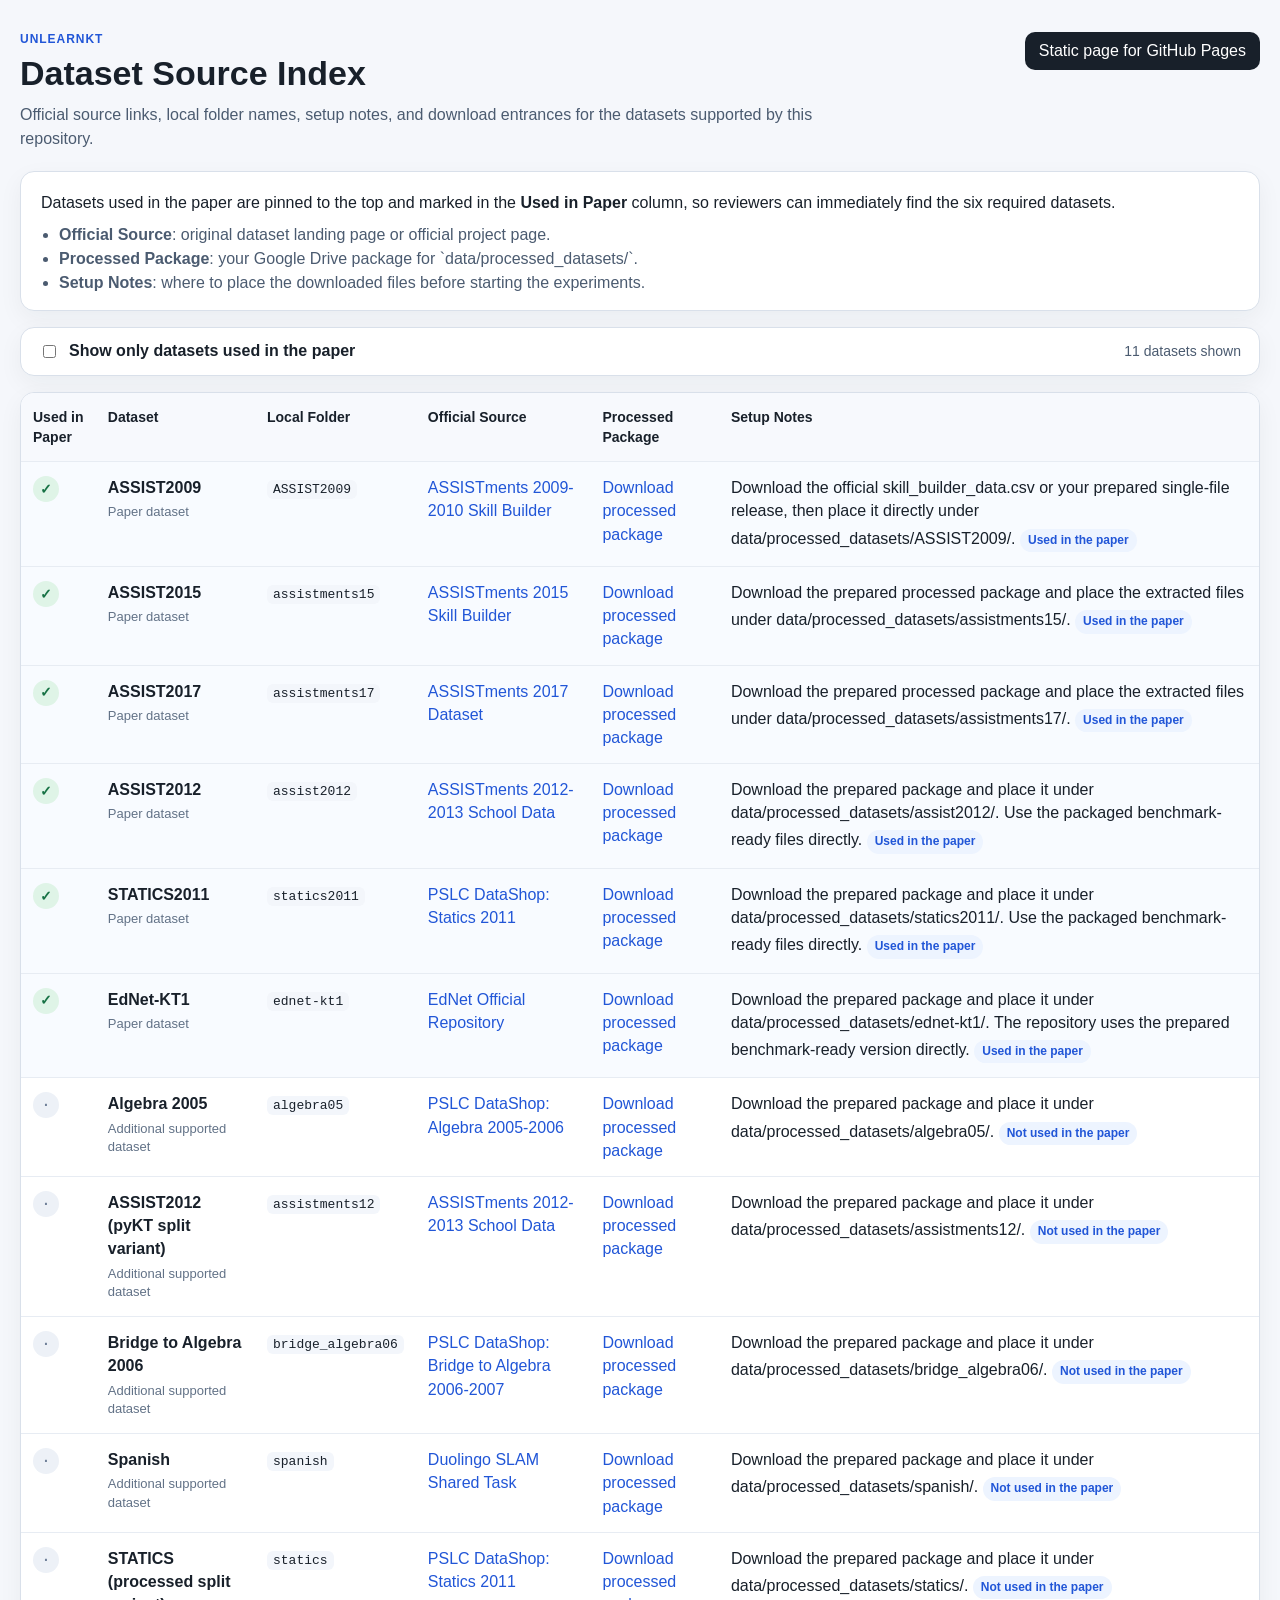
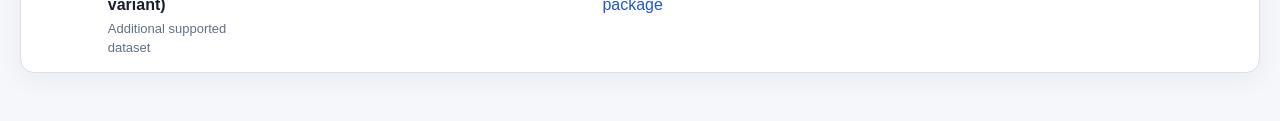
==== docs/dataset_source_index.html @ 6c494039 "Initial public release" ====
<!DOCTYPE html>
<html lang="en">
  <head>
    <meta charset="UTF-8" />
    <meta name="viewport" content="width=device-width, initial-scale=1.0" />
    <title>UnlearnKT Dataset Source Index</title>
    <link rel="stylesheet" href="dataset_source_index.css" />
  </head>
  <body>
    <main class="page">
      <header class="hero">
        <div>
          <p class="eyebrow">UnlearnKT</p>
          <h1>Dataset Source Index</h1>
          <p class="subtitle">
            Official source links, local folder names, setup notes, and
            download entrances for the datasets supported by this repository.
          </p>
        </div>
        <span class="repo-link">Static page for GitHub Pages</span>
      </header>

      <section class="notice">
        <p>
          Datasets used in the paper are pinned to the top and marked in the
          <strong>Used in Paper</strong> column, so reviewers can immediately
          find the six required datasets.
        </p>
        <ul>
          <li>
            <strong>Official Source</strong>: original dataset landing page or
            official project page.
          </li>
          <li>
            <strong>Processed Package</strong>: your Google Drive package for
            `data/processed_datasets/`.
          </li>
          <li>
            <strong>Setup Notes</strong>: where to place the downloaded files
            before starting the experiments.
          </li>
        </ul>
      </section>

      <section class="toolbar">
        <label class="toggle">
          <input id="paper-only-toggle" type="checkbox" />
          <span>Show only datasets used in the paper</span>
        </label>
        <span id="dataset-count" class="count"></span>
      </section>

      <section class="table-card">
        <table>
          <thead>
            <tr>
              <th>Used in Paper</th>
              <th>Dataset</th>
              <th>Local Folder</th>
              <th>Official Source</th>
              <th>Processed Package</th>
              <th>Setup Notes</th>
            </tr>
          </thead>
          <tbody id="dataset-table-body"></tbody>
        </table>
      </section>
    </main>

    <script src="dataset_source_index.js"></script>
  </body>
</html>
---- docs/dataset_source_index.css ----
* {
  box-sizing: border-box;
}

body {
  margin: 0;
  font-family: Arial, sans-serif;
  background: #f5f7fb;
  color: #18202a;
}

a {
  color: #2156d7;
  text-decoration: none;
}

a:hover {
  text-decoration: underline;
}

.page {
  max-width: 1400px;
  margin: 0 auto;
  padding: 32px 20px 48px;
}

.hero {
  display: flex;
  justify-content: space-between;
  gap: 24px;
  align-items: flex-start;
  margin-bottom: 20px;
}

.eyebrow {
  margin: 0 0 8px;
  font-size: 12px;
  font-weight: 700;
  letter-spacing: 0.08em;
  text-transform: uppercase;
  color: #2156d7;
}

.hero h1 {
  margin: 0 0 10px;
  font-size: 34px;
}

.subtitle {
  margin: 0;
  max-width: 860px;
  color: #4b5b70;
  line-height: 1.5;
}

.repo-link {
  display: inline-block;
  white-space: nowrap;
  background: #18202a;
  color: #fff;
  padding: 10px 14px;
  border-radius: 10px;
}

.notice,
.table-card,
.toolbar {
  background: #fff;
  border: 1px solid #d9e0ea;
  border-radius: 14px;
  box-shadow: 0 8px 24px rgba(24, 32, 42, 0.05);
}

.notice {
  padding: 18px 20px;
  margin-bottom: 16px;
}

.notice p {
  margin: 0 0 10px;
  line-height: 1.6;
}

.notice ul {
  margin: 0;
  padding-left: 18px;
  color: #4b5b70;
}

.notice li + li {
  margin-top: 6px;
}

.toolbar {
  display: flex;
  justify-content: space-between;
  align-items: center;
  gap: 16px;
  padding: 14px 18px;
  margin-bottom: 16px;
}

.toggle {
  display: flex;
  align-items: center;
  gap: 10px;
  font-weight: 600;
}

.count {
  color: #4b5b70;
  font-size: 14px;
}

.table-card {
  overflow: hidden;
}

table {
  width: 100%;
  border-collapse: collapse;
}

th,
td {
  padding: 14px 12px;
  border-bottom: 1px solid #e7ecf3;
  text-align: left;
  vertical-align: top;
  line-height: 1.45;
}

th {
  background: #f7f9fd;
  font-size: 14px;
}

tbody tr.paper-used {
  background: #f8fbff;
}

tbody tr:last-child td {
  border-bottom: 0;
}

.check {
  display: inline-flex;
  align-items: center;
  justify-content: center;
  width: 26px;
  height: 26px;
  border-radius: 999px;
  font-weight: 700;
  font-size: 14px;
}

.check.yes {
  background: #dff4e7;
  color: #177245;
}

.check.no {
  background: #edf1f7;
  color: #708099;
}

.dataset-name {
  font-weight: 700;
}

.dataset-meta {
  display: block;
  margin-top: 4px;
  font-size: 13px;
  color: #627287;
}

.folder {
  font-family: Consolas, "Courier New", monospace;
  font-size: 13px;
  background: #f3f6fb;
  padding: 2px 6px;
  border-radius: 6px;
}

.muted {
  color: #708099;
  font-size: 13px;
}

.pill {
  display: inline-block;
  padding: 3px 8px;
  border-radius: 999px;
  font-size: 12px;
  font-weight: 700;
  background: #edf4ff;
  color: #2156d7;
  margin-top: 6px;
}

@media (max-width: 960px) {
  .hero,
  .toolbar {
    flex-direction: column;
    align-items: flex-start;
  }

  .table-card {
    overflow-x: auto;
  }

  table {
    min-width: 980px;
  }
}
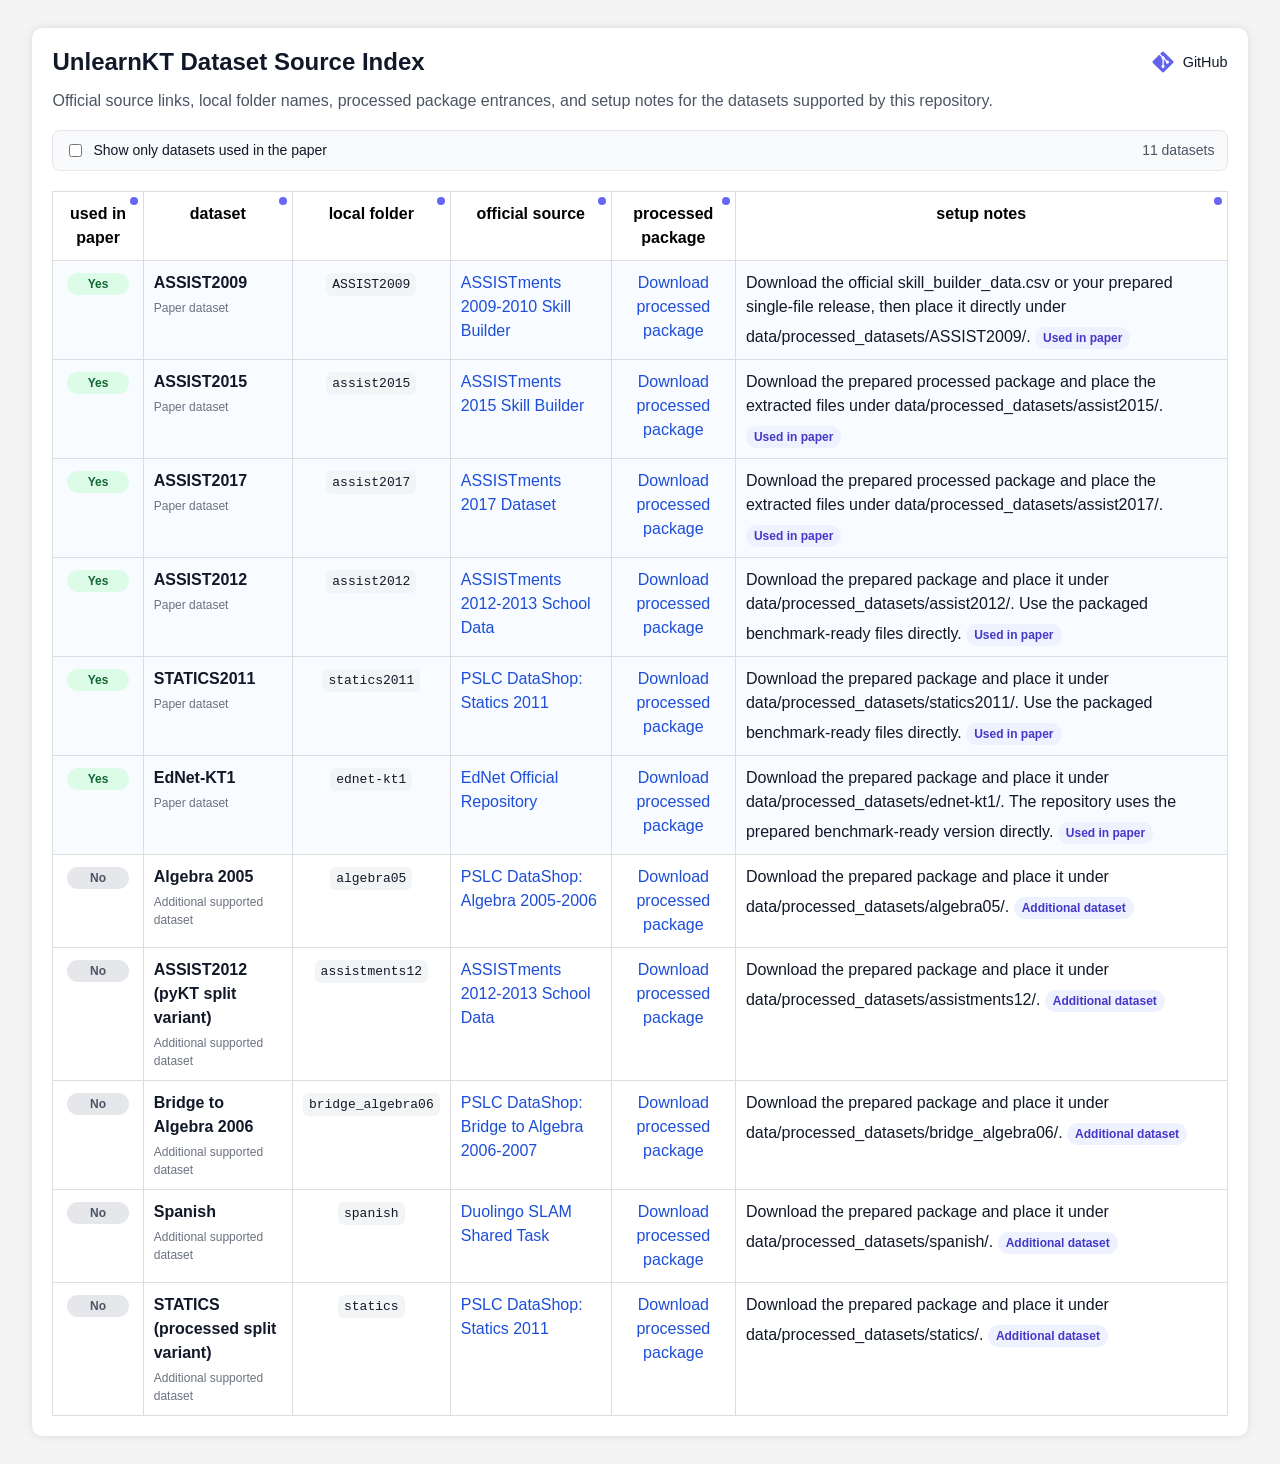
==== commit 480e8dbb: "secondchange" ====
--- a/docs/dataset_source_index.html
+++ b/docs/dataset_source_index.html
@@ -7,66 +7,57 @@
     <link rel="stylesheet" href="dataset_source_index.css" />
   </head>
   <body>
-    <main class="page">
-      <header class="hero">
-        <div>
-          <p class="eyebrow">UnlearnKT</p>
-          <h1>Dataset Source Index</h1>
-          <p class="subtitle">
-            Official source links, local folder names, setup notes, and
-            download entrances for the datasets supported by this repository.
-          </p>
+    <div class="container">
+      <div class="top">
+        <h1>UnlearnKT Dataset Source Index</h1>
+        <div class="md-header__source">
+          <a
+            href="https://github.com/uniquecatk/UnlearnKT-new"
+            title="Go to repository"
+            class="md-source"
+            target="_blank"
+            rel="noreferrer"
+          >
+            <div class="md-source__icon md-icon">
+              <svg xmlns="http://www.w3.org/2000/svg" viewBox="0 0 448 512">
+                <path
+                  d="M439.55 236.05 244 40.45a28.87 28.87 0 0 0-40.81 0l-40.66 40.63 51.52 51.52c27.06-9.14 52.68 16.77 43.39 43.68l49.66 49.66c34.23-11.8 61.18 31 35.47 56.69-26.49 26.49-70.21-2.87-56-37.34L240.22 199v121.85c25.3 12.54 22.26 41.85 9.08 55a34.34 34.34 0 0 1-48.55 0c-17.57-17.6-11.07-46.91 11.25-56v-123c-20.8-8.51-24.6-30.74-18.64-45L142.57 101 8.45 235.14a28.86 28.86 0 0 0 0 40.81l195.61 195.6a28.86 28.86 0 0 0 40.8 0l194.69-194.69a28.86 28.86 0 0 0 0-40.81"
+                />
+              </svg>
+            </div>
+            <div class="md-source__repository">GitHub</div>
+          </a>
         </div>
-        <span class="repo-link">Static page for GitHub Pages</span>
-      </header>
+      </div>
 
-      <section class="notice">
-        <p>
-          Datasets used in the paper are pinned to the top and marked in the
-          <strong>Used in Paper</strong> column, so reviewers can immediately
-          find the six required datasets.
-        </p>
-        <ul>
-          <li>
-            <strong>Official Source</strong>: original dataset landing page or
-            official project page.
-          </li>
-          <li>
-            <strong>Processed Package</strong>: your Google Drive package for
-            `data/processed_datasets/`.
-          </li>
-          <li>
-            <strong>Setup Notes</strong>: where to place the downloaded files
-            before starting the experiments.
-          </li>
-        </ul>
-      </section>
+      <p class="page-intro">
+        Official source links, local folder names, processed package entrances,
+        and setup notes for the datasets supported by this repository.
+      </p>
 
-      <section class="toolbar">
+      <div class="toolbar">
         <label class="toggle">
           <input id="paper-only-toggle" type="checkbox" />
           <span>Show only datasets used in the paper</span>
         </label>
-        <span id="dataset-count" class="count"></span>
-      </section>
+        <div id="dataset-count" class="dataset-count"></div>
+      </div>
 
-      <section class="table-card">
-        <table>
-          <thead>
-            <tr>
-              <th>Used in Paper</th>
-              <th>Dataset</th>
-              <th>Local Folder</th>
-              <th>Official Source</th>
-              <th>Processed Package</th>
-              <th>Setup Notes</th>
-            </tr>
-          </thead>
-          <tbody id="dataset-table-body"></tbody>
-        </table>
-      </section>
-    </main>
-
+      <table>
+        <thead>
+          <tr>
+            <th><span class="info-dot" data-field="used_in_paper"></span>used in paper</th>
+            <th><span class="info-dot" data-field="dataset"></span>dataset</th>
+            <th><span class="info-dot" data-field="local_folder"></span>local folder</th>
+            <th><span class="info-dot" data-field="official_source"></span>official source</th>
+            <th><span class="info-dot" data-field="processed_package"></span>processed package</th>
+            <th><span class="info-dot" data-field="setup_notes"></span>setup notes</th>
+          </tr>
+        </thead>
+        <tbody id="table-body"></tbody>
+      </table>
+    </div>
+    <div id="tooltip" class="tooltip"></div>
     <script src="dataset_source_index.js"></script>
   </body>
 </html>
--- a/docs/dataset_source_index.css
+++ b/docs/dataset_source_index.css
@@ -1,212 +1,222 @@
-* {
-  box-sizing: border-box;
-}
-
 body {
-  margin: 0;
   font-family: Arial, sans-serif;
-  background: #f5f7fb;
-  color: #18202a;
+  background-color: #f4f4f4;
+  text-align: center;
+  padding: 20px;
+  color: #111827;
 }
 
 a {
-  color: #2156d7;
   text-decoration: none;
+  color: #1d4ed8;
 }
 
 a:hover {
   text-decoration: underline;
 }
 
-.page {
-  max-width: 1400px;
-  margin: 0 auto;
-  padding: 32px 20px 48px;
-}
-
-.hero {
+.container {
+  background: white;
+  padding: 20px;
+  border-radius: 10px;
+  box-shadow: 0 0 10px rgba(0, 0, 0, 0.1);
+  max-width: 96%;
+  margin: auto;
+}
+
+.top {
   display: flex;
   justify-content: space-between;
-  gap: 24px;
-  align-items: flex-start;
-  margin-bottom: 20px;
-}
-
-.eyebrow {
-  margin: 0 0 8px;
-  font-size: 12px;
-  font-weight: 700;
-  letter-spacing: 0.08em;
-  text-transform: uppercase;
-  color: #2156d7;
-}
-
-.hero h1 {
-  margin: 0 0 10px;
-  font-size: 34px;
-}
-
-.subtitle {
+  align-items: center;
+  gap: 16px;
+  margin-bottom: 12px;
+}
+
+h1 {
   margin: 0;
-  max-width: 860px;
-  color: #4b5b70;
-  line-height: 1.5;
-}
-
-.repo-link {
-  display: inline-block;
-  white-space: nowrap;
-  background: #18202a;
-  color: #fff;
-  padding: 10px 14px;
-  border-radius: 10px;
-}
-
-.notice,
-.table-card,
+  padding: 0;
+  font-size: 1.5rem;
+  text-align: left;
+  flex-grow: 1;
+}
+
+.page-intro {
+  margin: 0 0 16px;
+  text-align: left;
+  line-height: 1.6;
+  color: #4b5563;
+}
+
 .toolbar {
-  background: #fff;
-  border: 1px solid #d9e0ea;
-  border-radius: 14px;
-  box-shadow: 0 8px 24px rgba(24, 32, 42, 0.05);
-}
-
-.notice {
-  padding: 18px 20px;
-  margin-bottom: 16px;
-}
-
-.notice p {
-  margin: 0 0 10px;
-  line-height: 1.6;
-}
-
-.notice ul {
-  margin: 0;
-  padding-left: 18px;
-  color: #4b5b70;
-}
-
-.notice li + li {
-  margin-top: 6px;
-}
-
-.toolbar {
   display: flex;
   justify-content: space-between;
   align-items: center;
-  gap: 16px;
-  padding: 14px 18px;
-  margin-bottom: 16px;
+  gap: 12px;
+  margin: 0 0 16px;
+  padding: 10px 12px;
+  background: #f8fafc;
+  border: 1px solid #e5e7eb;
+  border-radius: 8px;
 }
 
 .toggle {
   display: flex;
   align-items: center;
-  gap: 10px;
-  font-weight: 600;
-}
-
-.count {
-  color: #4b5b70;
+  gap: 8px;
   font-size: 14px;
 }
 
-.table-card {
-  overflow: hidden;
+.dataset-count {
+  font-size: 14px;
+  color: #4b5563;
 }
 
 table {
   width: 100%;
   border-collapse: collapse;
+  margin-top: 20px;
 }
 
 th,
 td {
-  padding: 14px 12px;
-  border-bottom: 1px solid #e7ecf3;
-  text-align: left;
+  padding: 10px;
+  border: 1px solid #ddd;
+  text-align: center;
+  position: relative;
   vertical-align: top;
-  line-height: 1.45;
+  line-height: 1.5;
 }
 
 th {
-  background: #f7f9fd;
+  background-color: white;
+  color: black;
+  position: relative;
+}
+
+td.left {
+  text-align: left;
+}
+
+tbody tr.paper-used {
+  background-color: #f8fbff;
+}
+
+.info-dot {
+  display: inline-block;
+  width: 8px;
+  height: 8px;
+  background-color: rgb(103, 103, 244);
+  border-radius: 50%;
+  position: absolute;
+  top: 5px;
+  right: 5px;
+  cursor: pointer;
+}
+
+.tooltip {
+  position: absolute;
+  background-color: rgba(0, 0, 0, 0.7);
+  color: white;
+  padding: 5px;
+  border-radius: 5px;
   font-size: 14px;
-}
-
-tbody tr.paper-used {
-  background: #f8fbff;
-}
-
-tbody tr:last-child td {
-  border-bottom: 0;
-}
-
-.check {
-  display: inline-flex;
-  align-items: center;
-  justify-content: center;
-  width: 26px;
-  height: 26px;
-  border-radius: 999px;
-  font-weight: 700;
-  font-size: 14px;
-}
-
-.check.yes {
-  background: #dff4e7;
-  color: #177245;
-}
-
-.check.no {
-  background: #edf1f7;
-  color: #708099;
-}
-
-.dataset-name {
-  font-weight: 700;
-}
-
-.dataset-meta {
-  display: block;
-  margin-top: 4px;
-  font-size: 13px;
-  color: #627287;
-}
-
-.folder {
-  font-family: Consolas, "Courier New", monospace;
-  font-size: 13px;
-  background: #f3f6fb;
-  padding: 2px 6px;
-  border-radius: 6px;
-}
-
-.muted {
-  color: #708099;
-  font-size: 13px;
-}
-
-.pill {
-  display: inline-block;
-  padding: 3px 8px;
+  display: none;
+  max-width: 240px;
+  text-align: left;
+  z-index: 1000;
+}
+
+.md-header__source {
+  margin-left: 20px;
+}
+
+.md-source {
+  display: flex;
+  align-items: center;
+  text-decoration: none;
+  color: inherit;
+}
+
+.md-source__icon {
+  width: 24px;
+  height: 24px;
+  margin-right: 8px;
+}
+
+.md-source__icon svg {
+  width: 100%;
+  height: 100%;
+  color: rgb(98, 98, 239);
+  fill: currentColor;
+}
+
+.md-source__repository {
+  font-size: 0.9rem;
+}
+
+.status-badge {
+  display: inline-block;
+  min-width: 42px;
+  padding: 2px 10px;
   border-radius: 999px;
   font-size: 12px;
   font-weight: 700;
-  background: #edf4ff;
-  color: #2156d7;
-  margin-top: 6px;
+}
+
+.status-badge.yes {
+  background: #dcfce7;
+  color: #166534;
+}
+
+.status-badge.no {
+  background: #e5e7eb;
+  color: #4b5563;
+}
+
+.dataset-title {
+  font-weight: 700;
+}
+
+.dataset-tag {
+  display: block;
+  margin-top: 4px;
+  font-size: 12px;
+  color: #6b7280;
+}
+
+.folder-code {
+  display: inline-block;
+  font-family: Consolas, "Courier New", monospace;
+  font-size: 13px;
+  background: #f3f4f6;
+  padding: 2px 6px;
+  border-radius: 6px;
+}
+
+.note-pill {
+  display: inline-block;
+  margin-top: 8px;
+  padding: 2px 8px;
+  border-radius: 999px;
+  font-size: 12px;
+  font-weight: 700;
+  background: #eef2ff;
+  color: #4338ca;
+}
+
+.muted {
+  color: #6b7280;
+  font-size: 13px;
 }
 
 @media (max-width: 960px) {
-  .hero,
+  .top,
   .toolbar {
     flex-direction: column;
     align-items: flex-start;
   }
 
-  .table-card {
+  .container {
     overflow-x: auto;
   }
 
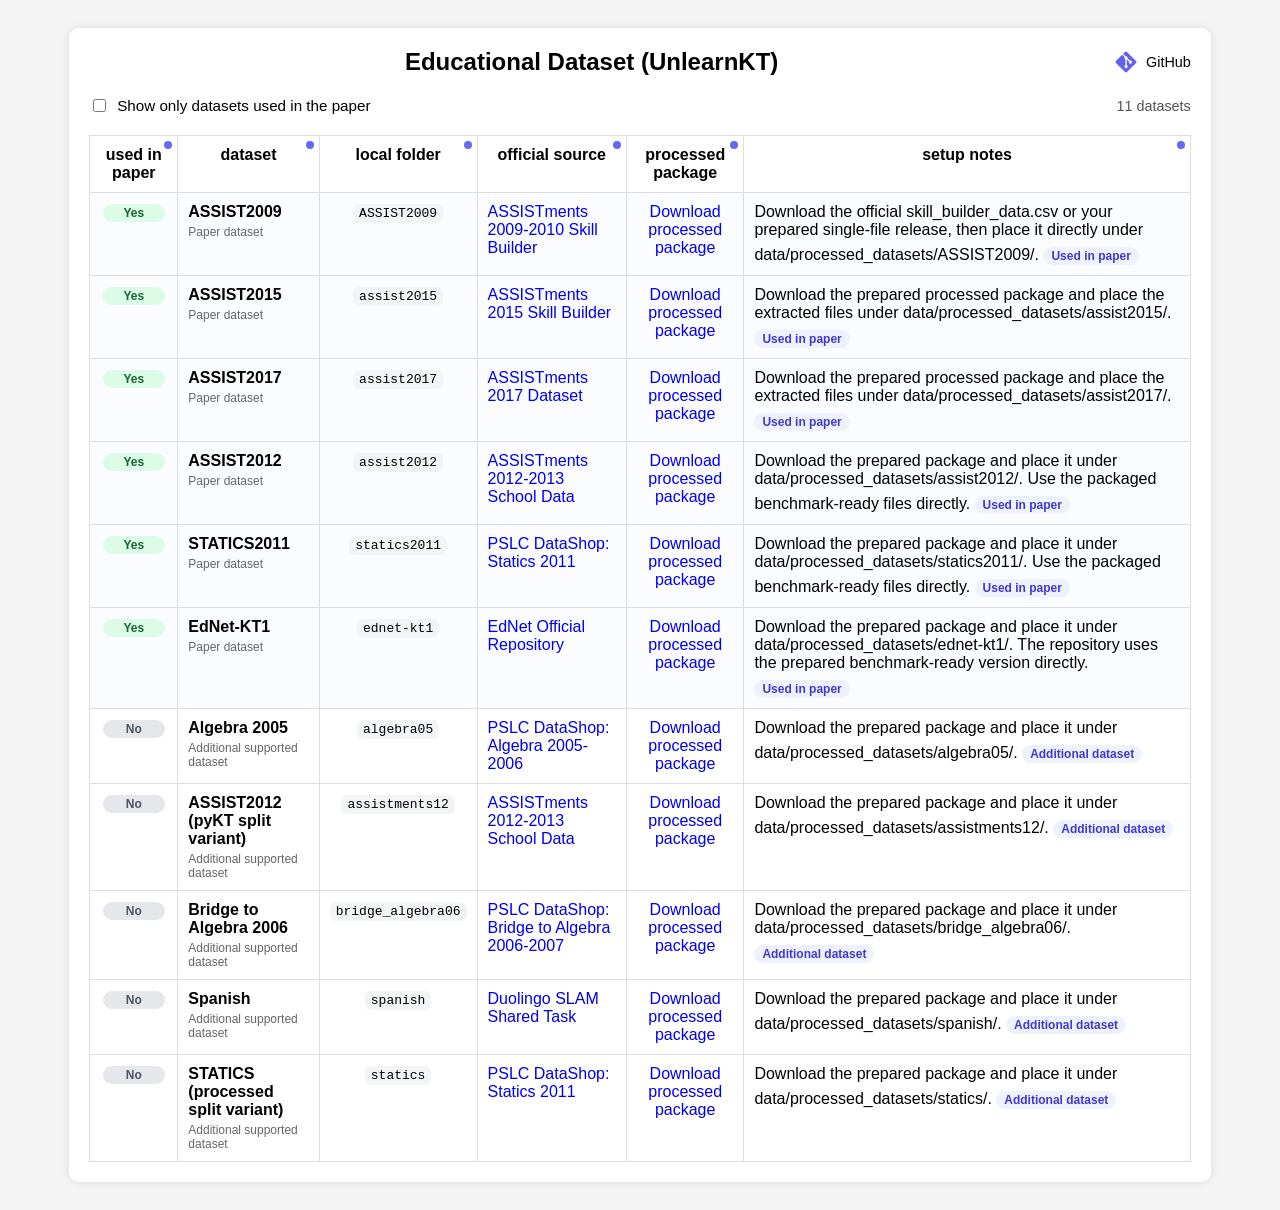
==== commit f3ecbb2e: "third" ====
--- a/docs/dataset_source_index.html
+++ b/docs/dataset_source_index.html
@@ -4,12 +4,12 @@
     <meta charset="UTF-8" />
     <meta name="viewport" content="width=device-width, initial-scale=1.0" />
     <title>UnlearnKT Dataset Source Index</title>
-    <link rel="stylesheet" href="dataset_source_index.css" />
+    <link rel="stylesheet" href="dataset_source_index.css?v=20260804b" />
   </head>
   <body>
     <div class="container">
       <div class="top">
-        <h1>UnlearnKT Dataset Source Index</h1>
+        <h1>Educational Dataset (UnlearnKT)</h1>
         <div class="md-header__source">
           <a
             href="https://github.com/uniquecatk/UnlearnKT-new"
@@ -29,11 +29,6 @@
           </a>
         </div>
       </div>
-
-      <p class="page-intro">
-        Official source links, local folder names, processed package entrances,
-        and setup notes for the datasets supported by this repository.
-      </p>
 
       <div class="toolbar">
         <label class="toggle">
@@ -58,6 +53,6 @@
       </table>
     </div>
     <div id="tooltip" class="tooltip"></div>
-    <script src="dataset_source_index.js"></script>
+    <script src="dataset_source_index.js?v=20260804b"></script>
   </body>
 </html>
--- a/docs/dataset_source_index.css
+++ b/docs/dataset_source_index.css
@@ -3,16 +3,10 @@
   background-color: #f4f4f4;
   text-align: center;
   padding: 20px;
-  color: #111827;
 }
 
 a {
   text-decoration: none;
-  color: #1d4ed8;
-}
-
-a:hover {
-  text-decoration: underline;
 }
 
 .container {
@@ -20,7 +14,7 @@
   padding: 20px;
   border-radius: 10px;
   box-shadow: 0 0 10px rgba(0, 0, 0, 0.1);
-  max-width: 96%;
+  max-width: 90%;
   margin: auto;
 }
 
@@ -28,47 +22,34 @@
   display: flex;
   justify-content: space-between;
   align-items: center;
-  gap: 16px;
-  margin-bottom: 12px;
+  margin-bottom: 20px;
 }
 
 h1 {
+  font-size: 1.5rem;
   margin: 0;
   padding: 0;
-  font-size: 1.5rem;
-  text-align: left;
   flex-grow: 1;
 }
 
-.page-intro {
-  margin: 0 0 16px;
-  text-align: left;
-  line-height: 1.6;
-  color: #4b5563;
-}
-
 .toolbar {
   display: flex;
   justify-content: space-between;
   align-items: center;
   gap: 12px;
-  margin: 0 0 16px;
-  padding: 10px 12px;
-  background: #f8fafc;
-  border: 1px solid #e5e7eb;
-  border-radius: 8px;
+  margin-bottom: 16px;
 }
 
 .toggle {
   display: flex;
   align-items: center;
   gap: 8px;
-  font-size: 14px;
+  font-size: 0.95rem;
 }
 
 .dataset-count {
-  font-size: 14px;
-  color: #4b5563;
+  font-size: 0.9rem;
+  color: #555;
 }
 
 table {
@@ -84,7 +65,6 @@
   text-align: center;
   position: relative;
   vertical-align: top;
-  line-height: 1.5;
 }
 
 th {
@@ -98,7 +78,7 @@
 }
 
 tbody tr.paper-used {
-  background-color: #f8fbff;
+  background-color: #fafcff;
 }
 
 .info-dot {
@@ -119,11 +99,10 @@
   color: white;
   padding: 5px;
   border-radius: 5px;
-  font-size: 14px;
+  font-size: 16px;
   display: none;
-  max-width: 240px;
+  max-width: 200px;
   text-align: left;
-  z-index: 1000;
 }
 
 .md-header__source {
@@ -181,7 +160,7 @@
   display: block;
   margin-top: 4px;
   font-size: 12px;
-  color: #6b7280;
+  color: #666;
 }
 
 .folder-code {
@@ -205,7 +184,7 @@
 }
 
 .muted {
-  color: #6b7280;
+  color: #666;
   font-size: 13px;
 }
 
@@ -216,10 +195,6 @@
     align-items: flex-start;
   }
 
-  .container {
-    overflow-x: auto;
-  }
-
   table {
     min-width: 980px;
   }
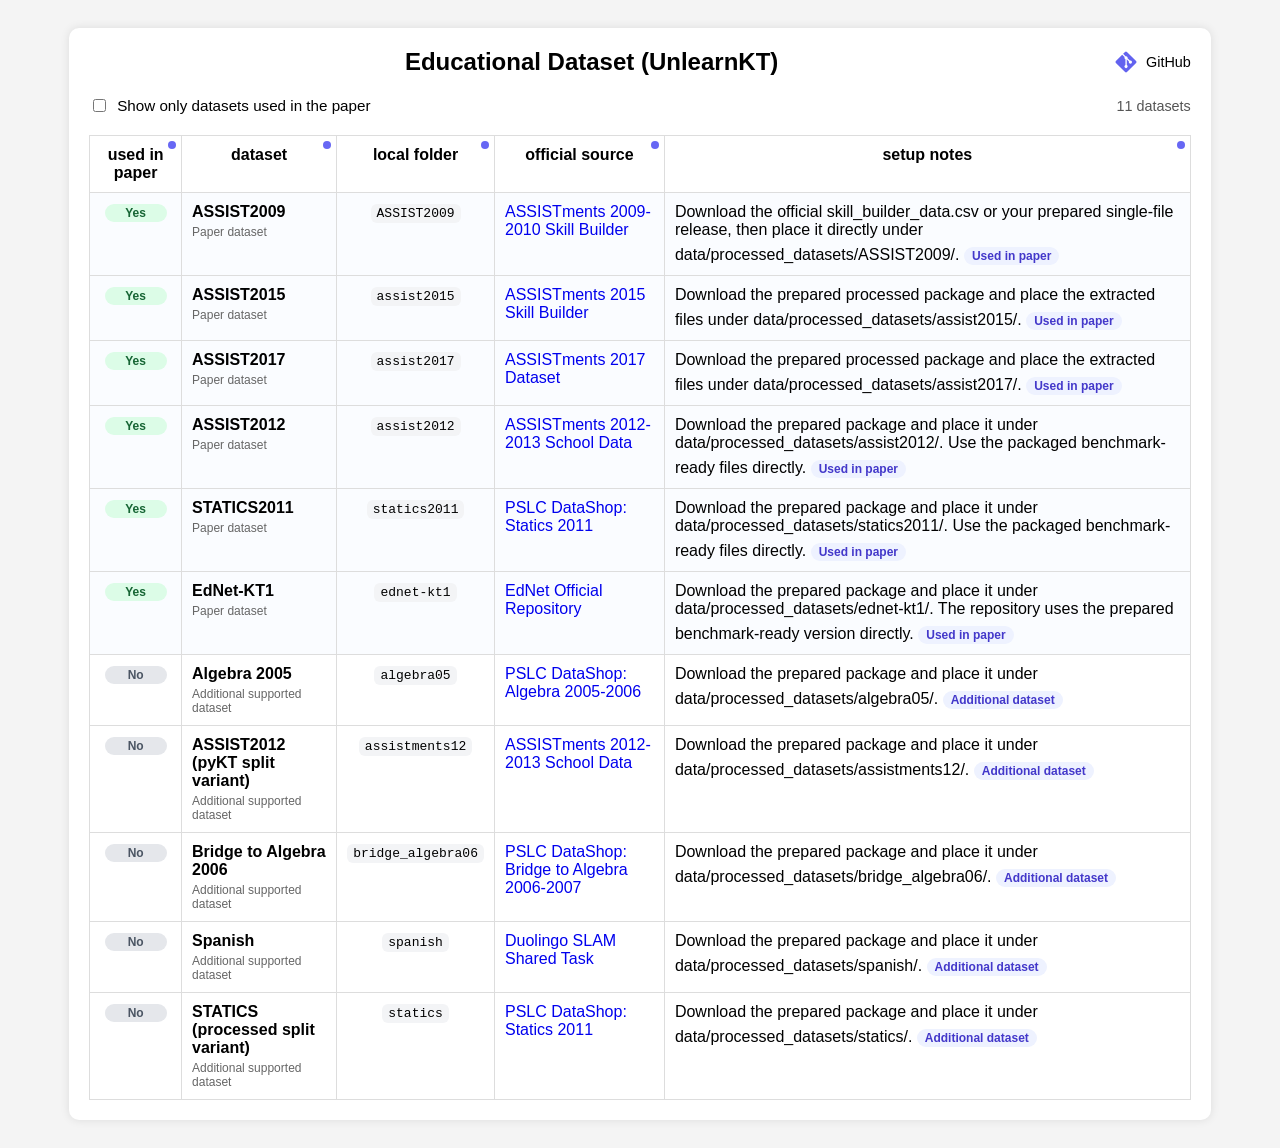
==== commit f46616b8: "5" ====
--- a/docs/dataset_source_index.html
+++ b/docs/dataset_source_index.html
@@ -45,7 +45,6 @@
             <th><span class="info-dot" data-field="dataset"></span>dataset</th>
             <th><span class="info-dot" data-field="local_folder"></span>local folder</th>
             <th><span class="info-dot" data-field="official_source"></span>official source</th>
-            <th><span class="info-dot" data-field="processed_package"></span>processed package</th>
             <th><span class="info-dot" data-field="setup_notes"></span>setup notes</th>
           </tr>
         </thead>
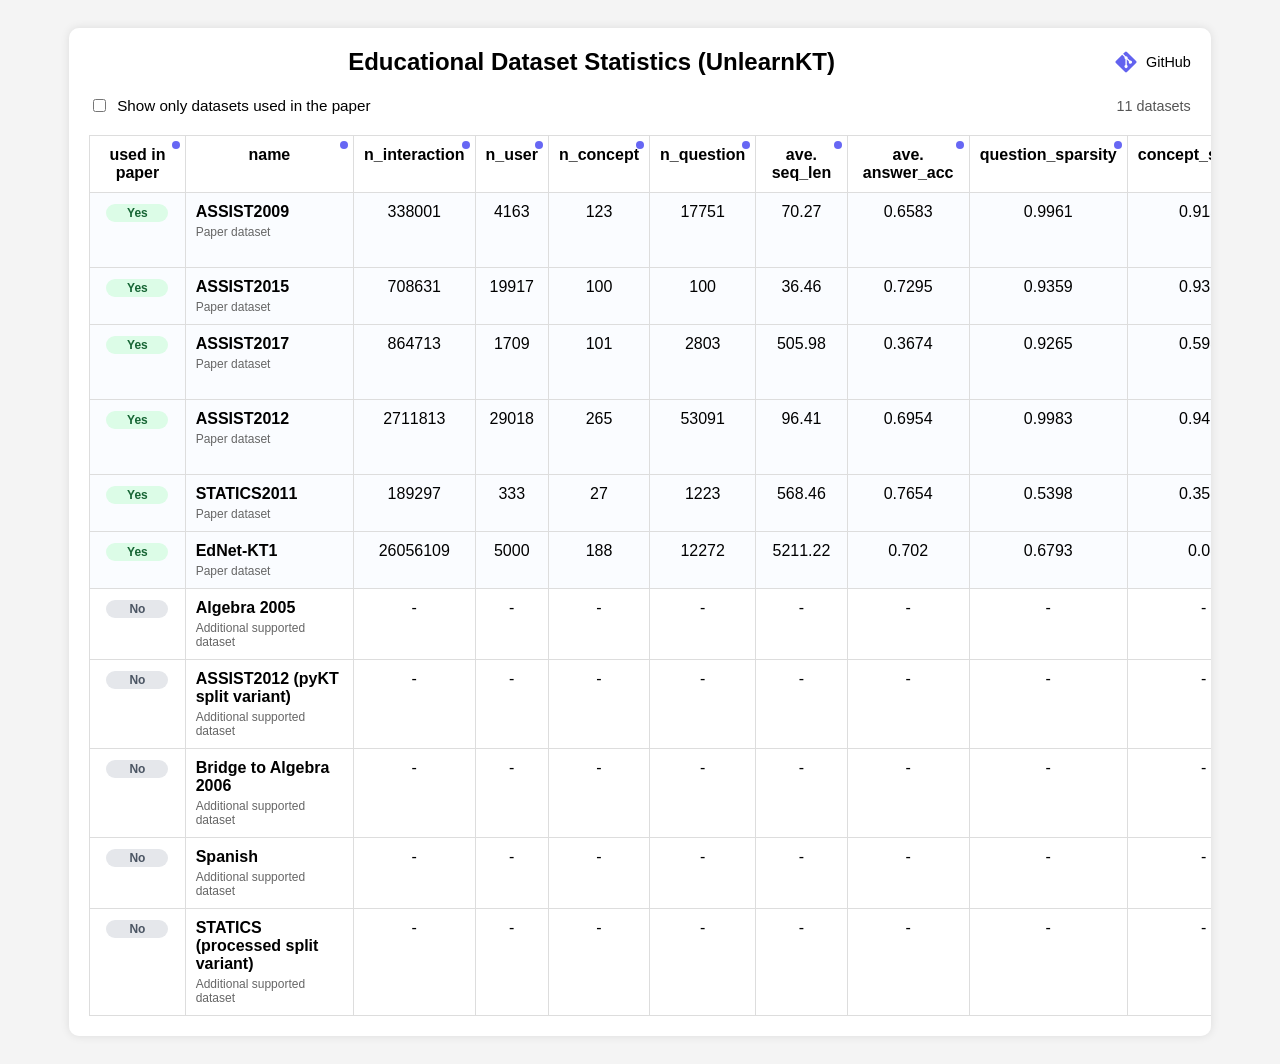
==== commit 43ee79ee: "replace setup-notes dataset page with dataset statistics table" ====
--- a/docs/dataset_source_index.html
+++ b/docs/dataset_source_index.html
@@ -3,13 +3,13 @@
   <head>
     <meta charset="UTF-8" />
     <meta name="viewport" content="width=device-width, initial-scale=1.0" />
-    <title>UnlearnKT Dataset Source Index</title>
+    <title>UnlearnKT Dataset Statistics</title>
     <link rel="stylesheet" href="dataset_source_index.css?v=20260804b" />
   </head>
   <body>
     <div class="container">
       <div class="top">
-        <h1>Educational Dataset (UnlearnKT)</h1>
+        <h1>Educational Dataset Statistics (UnlearnKT)</h1>
         <div class="md-header__source">
           <a
             href="https://github.com/uniquecatk/UnlearnKT-new"
@@ -42,10 +42,17 @@
         <thead>
           <tr>
             <th><span class="info-dot" data-field="used_in_paper"></span>used in paper</th>
-            <th><span class="info-dot" data-field="dataset"></span>dataset</th>
-            <th><span class="info-dot" data-field="local_folder"></span>local folder</th>
-            <th><span class="info-dot" data-field="official_source"></span>official source</th>
-            <th><span class="info-dot" data-field="setup_notes"></span>setup notes</th>
+            <th><span class="info-dot" data-field="name"></span>name</th>
+            <th><span class="info-dot" data-field="n_interaction"></span>n_interaction</th>
+            <th><span class="info-dot" data-field="n_user"></span>n_user</th>
+            <th><span class="info-dot" data-field="n_concept"></span>n_concept</th>
+            <th><span class="info-dot" data-field="n_question"></span>n_question</th>
+            <th><span class="info-dot" data-field="avg_seq_len"></span>ave. seq_len</th>
+            <th><span class="info-dot" data-field="avg_answer_acc"></span>ave. answer_acc</th>
+            <th><span class="info-dot" data-field="question_sparsity"></span>question_sparsity</th>
+            <th><span class="info-dot" data-field="concept_sparsity"></span>concept_sparsity</th>
+            <th><span class="info-dot" data-field="side_info"></span>side_info</th>
+            <th><span class="info-dot" data-field="link"></span>link</th>
           </tr>
         </thead>
         <tbody id="table-body"></tbody>
--- a/docs/dataset_source_index.css
+++ b/docs/dataset_source_index.css
@@ -16,6 +16,7 @@
   box-shadow: 0 0 10px rgba(0, 0, 0, 0.1);
   max-width: 90%;
   margin: auto;
+  overflow-x: auto;
 }
 
 .top {
@@ -56,6 +57,7 @@
   width: 100%;
   border-collapse: collapse;
   margin-top: 20px;
+  min-width: 1500px;
 }
 
 th,
@@ -163,26 +165,6 @@
   color: #666;
 }
 
-.folder-code {
-  display: inline-block;
-  font-family: Consolas, "Courier New", monospace;
-  font-size: 13px;
-  background: #f3f4f6;
-  padding: 2px 6px;
-  border-radius: 6px;
-}
-
-.note-pill {
-  display: inline-block;
-  margin-top: 8px;
-  padding: 2px 8px;
-  border-radius: 999px;
-  font-size: 12px;
-  font-weight: 700;
-  background: #eef2ff;
-  color: #4338ca;
-}
-
 .muted {
   color: #666;
   font-size: 13px;
@@ -196,6 +178,6 @@
   }
 
   table {
-    min-width: 980px;
+    min-width: 1500px;
   }
 }
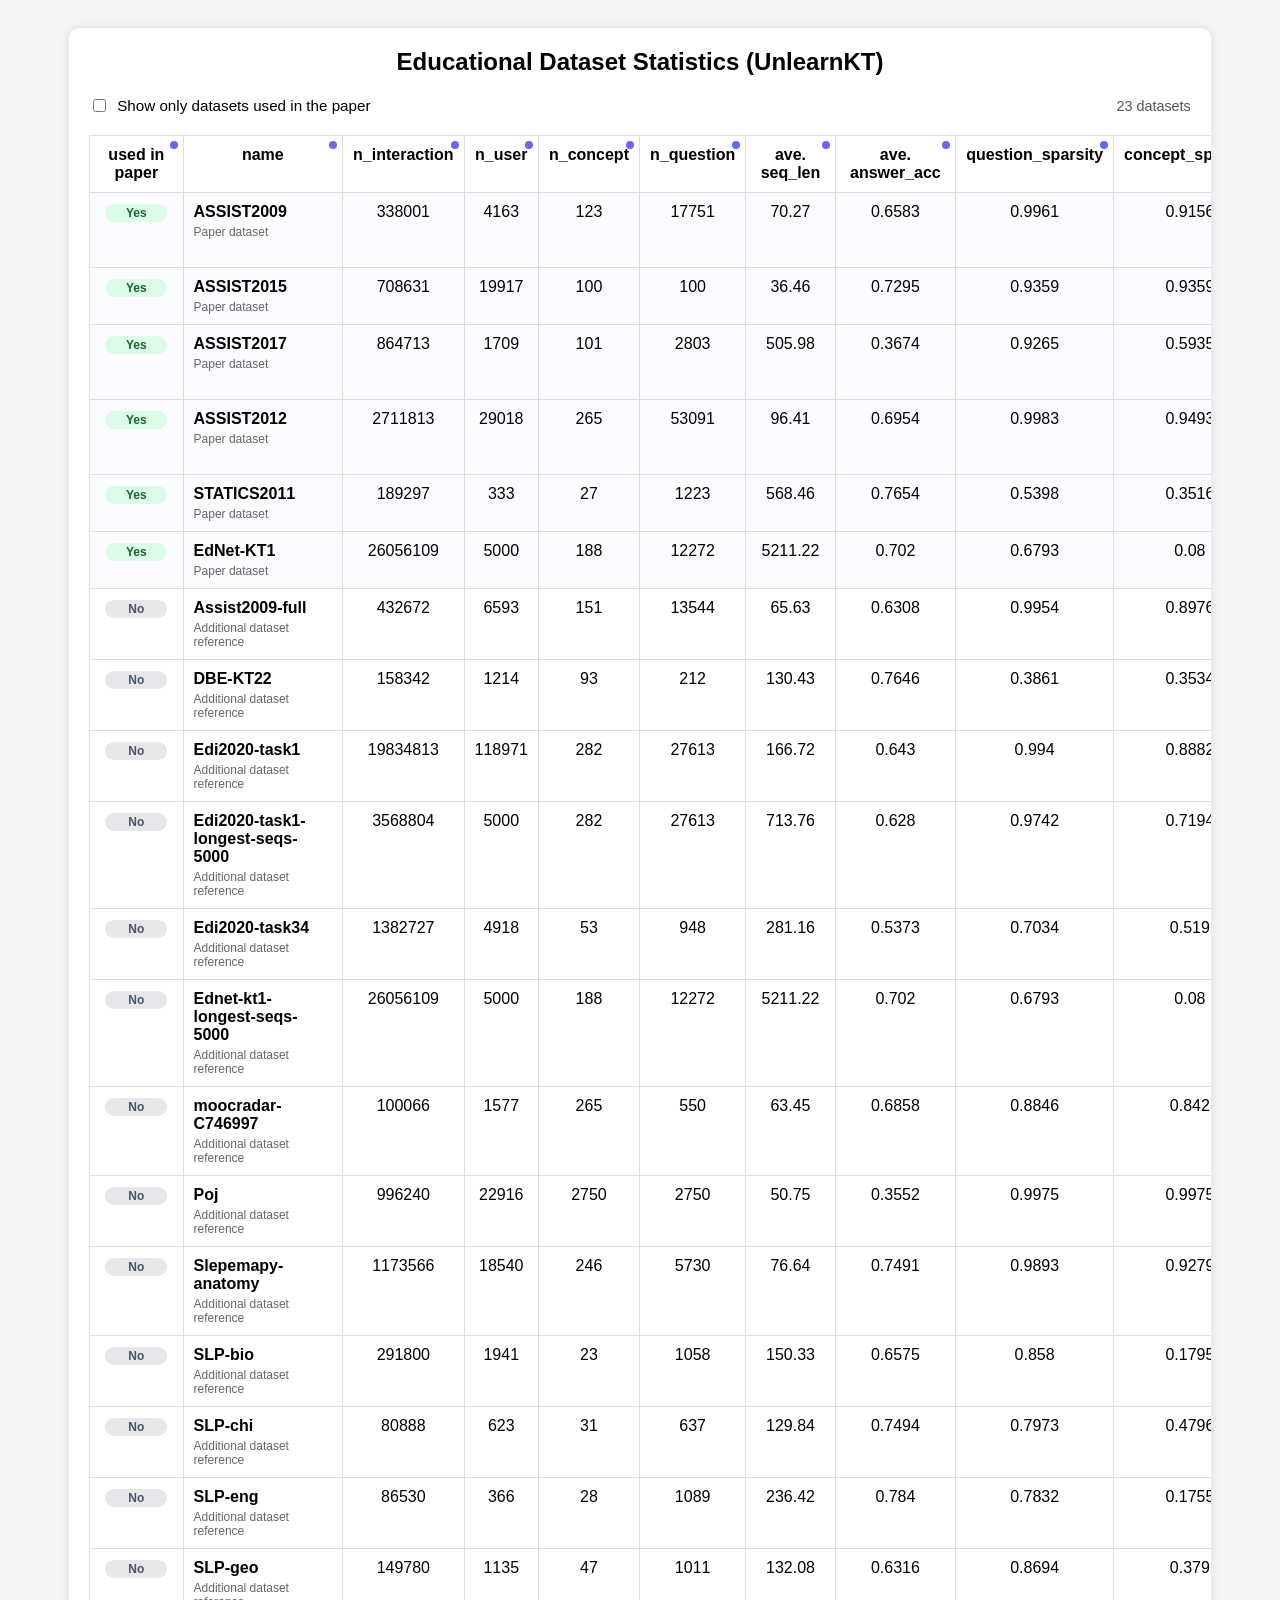
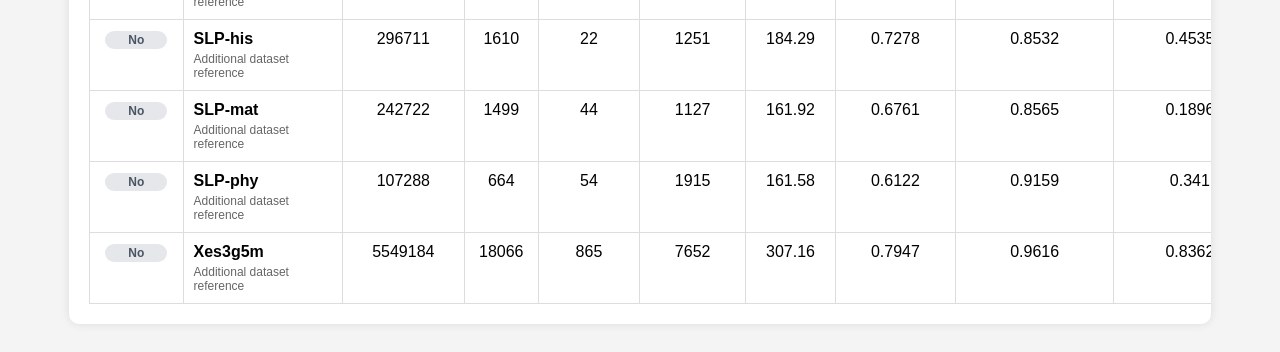
==== commit 4b9065c2: "hide exposed public dataset page URL and remove repo button" ====
--- a/docs/dataset_source_index.html
+++ b/docs/dataset_source_index.html
@@ -10,24 +10,6 @@
     <div class="container">
       <div class="top">
         <h1>Educational Dataset Statistics (UnlearnKT)</h1>
-        <div class="md-header__source">
-          <a
-            href="https://github.com/uniquecatk/UnlearnKT-new"
-            title="Go to repository"
-            class="md-source"
-            target="_blank"
-            rel="noreferrer"
-          >
-            <div class="md-source__icon md-icon">
-              <svg xmlns="http://www.w3.org/2000/svg" viewBox="0 0 448 512">
-                <path
-                  d="M439.55 236.05 244 40.45a28.87 28.87 0 0 0-40.81 0l-40.66 40.63 51.52 51.52c27.06-9.14 52.68 16.77 43.39 43.68l49.66 49.66c34.23-11.8 61.18 31 35.47 56.69-26.49 26.49-70.21-2.87-56-37.34L240.22 199v121.85c25.3 12.54 22.26 41.85 9.08 55a34.34 34.34 0 0 1-48.55 0c-17.57-17.6-11.07-46.91 11.25-56v-123c-20.8-8.51-24.6-30.74-18.64-45L142.57 101 8.45 235.14a28.86 28.86 0 0 0 0 40.81l195.61 195.6a28.86 28.86 0 0 0 40.8 0l194.69-194.69a28.86 28.86 0 0 0 0-40.81"
-                />
-              </svg>
-            </div>
-            <div class="md-source__repository">GitHub</div>
-          </a>
-        </div>
       </div>
 
       <div class="toolbar">
